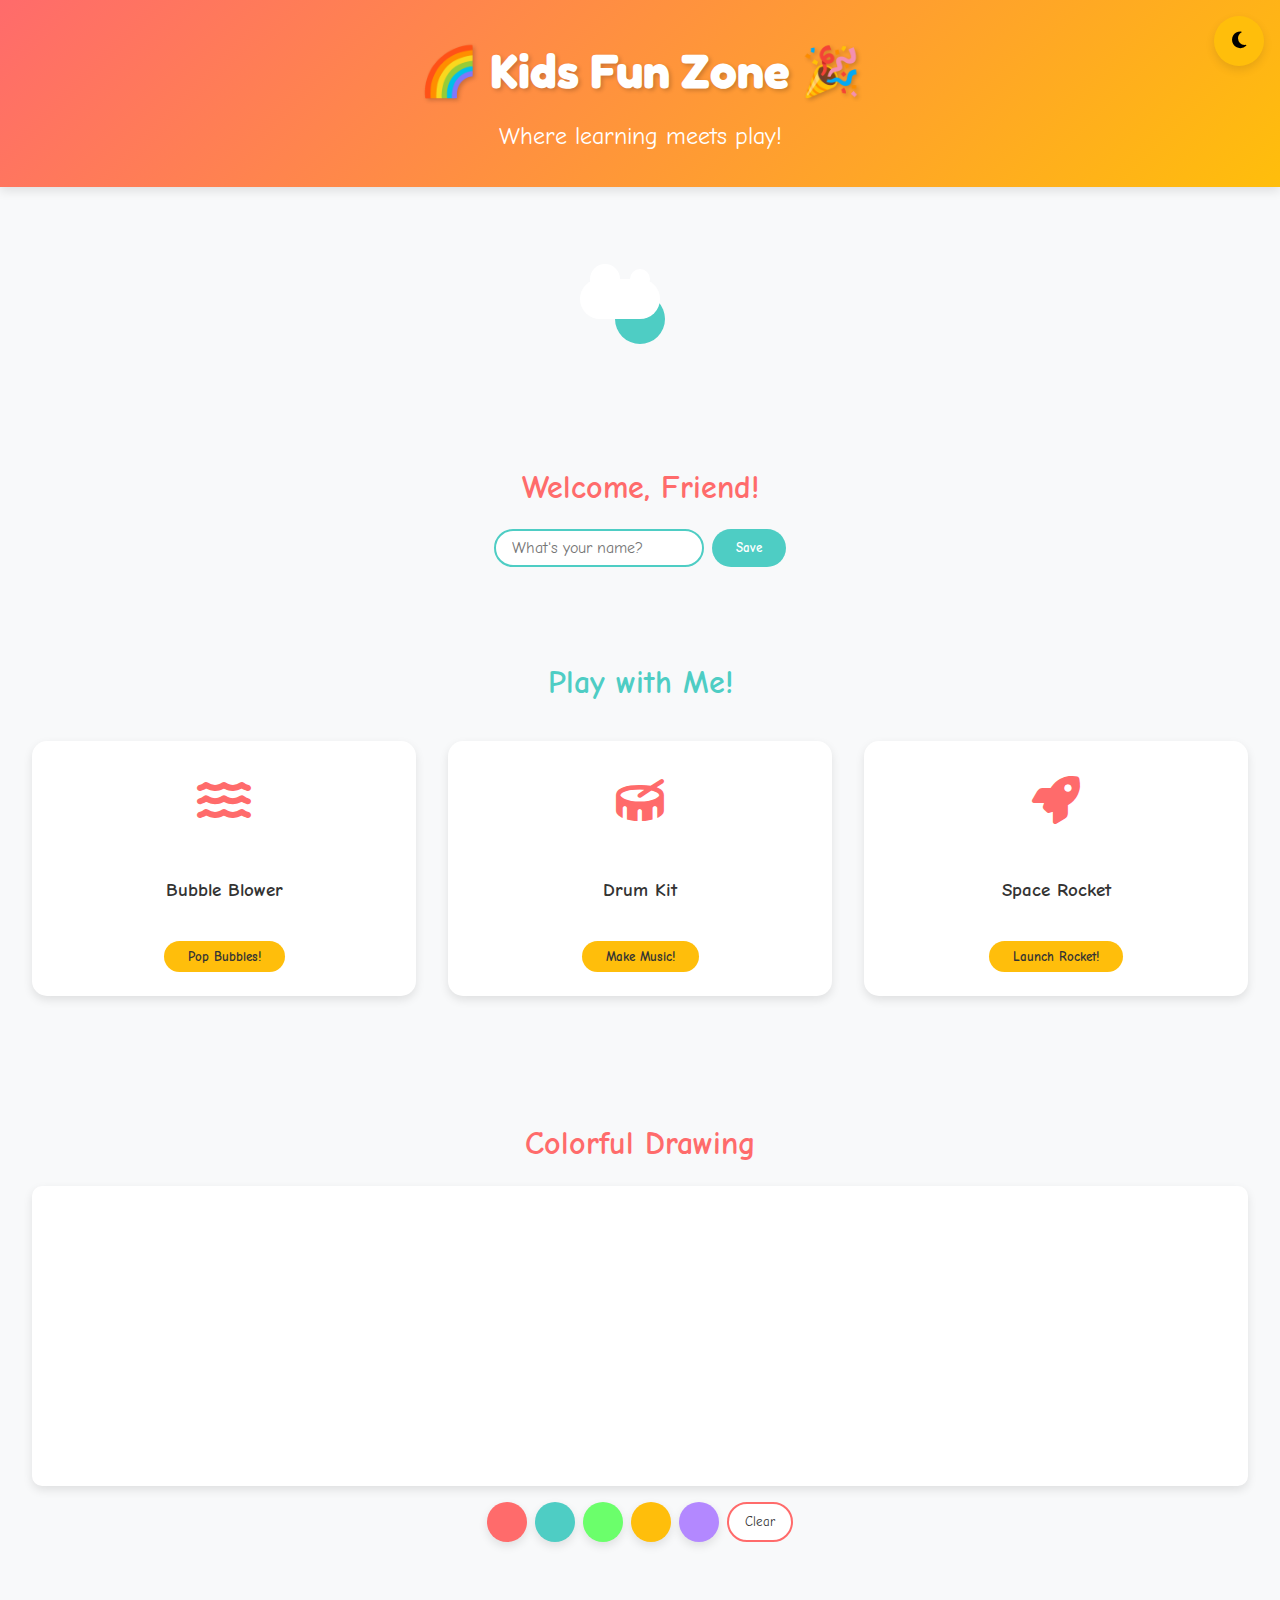
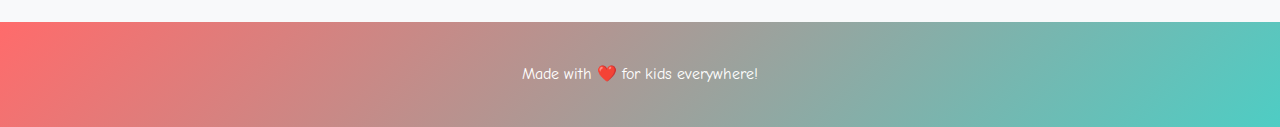
==== index.html @ 4e900461 "ccs3" ====
<!DOCTYPE html>
<html lang="en">

<head>
    <meta charset="UTF-8">
    <meta name="viewport" content="width=device-width, initial-scale=1.0">
    <title>Kids Fun Zone</title>
    <link rel="stylesheet" href="styles.css">
    <link href="https://fonts.googleapis.com/css2?family=Comic+Neue:wght@400;700&family=Fredoka+One&display=swap"
        rel="stylesheet">
    <link rel="stylesheet" href="https://cdnjs.cloudflare.com/ajax/libs/font-awesome/6.4.0/css/all.min.css">
</head>

<body>
    <div class="theme-toggle-container">
        <button id="theme-toggle" class="theme-btn">
            <i class="fas fa-moon"></i>
        </button>
    </div>

    <header>
        <h1>🌈 Kids Fun Zone 🎉</h1>
        <p>Where learning meets play!</p>
    </header>

    <main>
        <section class="welcome-section">
            <div class="welcome-animation">
                <div class="bouncing-ball"></div>
                <div class="floating-cloud"></div>
            </div>
            <div class="welcome-content">
                <h2>Welcome, <span id="kid-name">Friend</span>!</h2>
                <div class="name-form">
                    <input type="text" id="name-input" placeholder="What's your name?">
                    <button id="save-name">Save</button>
                </div>
            </div>
        </section>

        <section class="interactive-toys">
            <h2>Play with Me!</h2>
            <div class="toys-container">
                <div class="toy" id="bubble-toy">
                    <div class="toy-icon"><i class="fas fa-water"></i></div>
                    <h3>Bubble Blower</h3>
                    <button class="play-btn">Pop Bubbles!</button>
                </div>

                <div class="toy" id="drum-toy">
                    <div class="toy-icon"><i class="fas fa-drum"></i></div>
                    <h3>Drum Kit</h3>
                    <button class="play-btn">Make Music!</button>
                </div>

                <div class="toy" id="rocket-toy">
                    <div class="toy-icon"><i class="fas fa-rocket"></i></div>
                    <h3>Space Rocket</h3>
                    <button class="play-btn">Launch Rocket!</button>
                </div>
            </div>
        </section>

        <section class="drawing-section">
            <h2>Colorful Drawing</h2>
            <div class="drawing-area" id="drawing-canvas"></div>
            <div class="color-picker">
                <button class="color-btn" data-color="red"></button>
                <button class="color-btn" data-color="blue"></button>
                <button class="color-btn" data-color="green"></button>
                <button class="color-btn" data-color="yellow"></button>
                <button class="color-btn" data-color="purple"></button>
                <button id="clear-drawing">Clear</button>
            </div>
        </section>

        <div class="confetti-container" id="confetti"></div>
    </main>

    <footer>
        <p>Made with ❤️ for kids everywhere!</p>
    </footer>

    <audio id="bubble-sound" src="https://assets.mixkit.co/sfx/preview/mixkit-bubble-pop-with-delay-2357.mp3"></audio>
    <audio id="drum-sound" src="https://assets.mixkit.co/sfx/preview/mixkit-drum-bass-hit-2294.mp3"></audio>
    <audio id="rocket-sound" src="https://assets.mixkit.co/sfx/preview/mixkit-space-robot-laser-shot-1681.mp3"></audio>
    <audio id="success-sound" src="https://assets.mixkit.co/sfx/preview/mixkit-achievement-bell-600.mp3"></audio>

    <script src="script.js"></script>
</body>
</html>
---- styles.css ----
:root {
    --primary-color: #ff6b6b;
    --secondary-color: #4ecdc4;
    --accent-color: #ffbe0b;
    --dark-color: #2b2d42;
    --light-color: #f8f9fa;
    --text-color: #333;
    --white: #fff;
    --shadow: 0 4px 10px rgba(0, 0, 0, 0.1);
    --transition: all 0.3s ease;
}

body {
    font-family: 'Comic Neue', cursive;
    line-height: 1.6;
    color: var(--text-color);
    background-color: var(--light-color);
    transition: var(--transition);
    margin: 0;
    padding: 0;
    overflow-x: hidden;
}

body.dark-mode {
    background-color: var(--dark-color);
    color: var(--light-color);
}

/* Header Styles */
header {
    text-align: center;
    padding: 2rem;
    background: linear-gradient(135deg, var(--primary-color), var(--accent-color));
    color: var(--white);
    box-shadow: var(--shadow);
    position: relative;
}

header h1 {
    font-family: 'Fredoka One', cursive;
    font-size: 3rem;
    margin: 0;
    text-shadow: 2px 2px 4px rgba(0, 0, 0, 0.2);
    animation: rainbow 5s linear infinite;
}

header p {
    font-size: 1.5rem;
    margin: 0.5rem 0 0;
}

/* Theme Toggle */
.theme-toggle-container {
    position: fixed;
    top: 1rem;
    right: 1rem;
    z-index: 100;
}

.theme-btn {
    background-color: var(--accent-color);
    border: none;
    border-radius: 50%;
    width: 50px;
    height: 50px;
    font-size: 1.2rem;
    cursor: pointer;
    box-shadow: var(--shadow);
    transition: var(--transition);
    display: flex;
    align-items: center;
    justify-content: center;
}

.theme-btn:hover {
    transform: scale(1.1) rotate(30deg);
}

/* Welcome Section */
.welcome-section {
    display: flex;
    flex-direction: column;
    align-items: center;
    padding: 2rem;
    text-align: center;
}

.welcome-animation {
    position: relative;
    width: 200px;
    height: 200px;
    margin-bottom: 1rem;
}

.bouncing-ball {
    width: 50px;
    height: 50px;
    background-color: var(--secondary-color);
    border-radius: 50%;
    position: absolute;
    top: 50%;
    left: 50%;
    transform: translate(-50%, -50%);
    animation: bounce 2s infinite ease-in-out;
}

.floating-cloud {
    width: 80px;
    height: 40px;
    background-color: var(--white);
    border-radius: 40px;
    position: absolute;
    top: 30%;
    left: 20%;
    animation: float 4s infinite ease-in-out;
}

.floating-cloud::before {
    content: '';
    width: 30px;
    height: 30px;
    background-color: var(--white);
    border-radius: 50%;
    position: absolute;
    top: -15px;
    left: 10px;
}

.floating-cloud::after {
    content: '';
    width: 20px;
    height: 20px;
    background-color: var(--white);
    border-radius: 50%;
    position: absolute;
    top: -10px;
    right: 10px;
}

.welcome-content h2 {
    font-size: 2rem;
    margin-bottom: 1rem;
    color: var(--primary-color);
}

.name-form {
    display: flex;
    gap: 0.5rem;
    margin-top: 1rem;
}

#name-input {
    padding: 0.5rem 1rem;
    border: 2px solid var(--secondary-color);
    border-radius: 20px;
    font-family: inherit;
    font-size: 1rem;
    flex-grow: 1;
}

#name-input:focus {
    outline: none;
    border-color: var(--accent-color);
}

#save-name {
    background-color: var(--secondary-color);
    color: var(--white);
    border: none;
    padding: 0.5rem 1.5rem;
    border-radius: 20px;
    cursor: pointer;
    font-family: inherit;
    font-weight: bold;
    transition: var(--transition);
}

#save-name:hover {
    background-color: var(--primary-color);
    transform: scale(1.05);
}

/* Interactive Toys */
.interactive-toys {
    padding: 2rem;
    text-align: center;
}

.interactive-toys h2 {
    font-size: 2rem;
    margin-bottom: 2rem;
    color: var(--secondary-color);
}

.toys-container {
    display: grid;
    grid-template-columns: repeat(auto-fit, minmax(250px, 1fr));
    gap: 2rem;
    margin-bottom: 2rem;
}

.toy {
    background-color: var(--white);
    border-radius: 15px;
    padding: 1.5rem;
    box-shadow: var(--shadow);
    transition: var(--transition);
    display: flex;
    flex-direction: column;
    align-items: center;
}

body.dark-mode .toy {
    background-color: #3a3a3a;
}

.toy:hover {
    transform: translateY(-10px);
    box-shadow: 0 15px 20px rgba(0, 0, 0, 0.1);
}

.toy-icon {
    font-size: 3rem;
    margin-bottom: 1rem;
    color: var(--primary-color);
}

.play-btn {
    background-color: var(--accent-color);
    color: var(--text-color);
    border: none;
    padding: 0.5rem 1.5rem;
    border-radius: 20px;
    cursor: pointer;
    font-family: inherit;
    font-weight: bold;
    margin-top: 1rem;
    transition: var(--transition);
}

.play-btn:hover {
    background-color: var(--primary-color);
    color: var(--white);
    transform: scale(1.1);
}

/* Drawing Section */
.drawing-section {
    padding: 2rem;
    text-align: center;
}

.drawing-section h2 {
    font-size: 2rem;
    margin-bottom: 1rem;
    color: var(--primary-color);
}

.drawing-area {
    width: 100%;
    height: 300px;
    background-color: var(--white);
    border-radius: 10px;
    margin-bottom: 1rem;
    box-shadow: var(--shadow);
    touch-action: none;
    cursor: url('data:image/svg+xml;utf8,<svg xmlns="http://www.w3.org/2000/svg" width="16" height="16" viewBox="0 0 16 16"><circle cx="8" cy="8" r="6" fill="%23ff6b6b"/></svg>') 8 8, pointer;
}

body.dark-mode .drawing-area {
    background-color: #3a3a3a;
}

.color-picker {
    display: flex;
    justify-content: center;
    gap: 0.5rem;
    flex-wrap: wrap;
}

.color-btn {
    width: 40px;
    height: 40px;
    border-radius: 50%;
    border: none;
    cursor: pointer;
    transition: var(--transition);
    box-shadow: var(--shadow);
}

.color-btn:hover {
    transform: scale(1.1);
}

.color-btn[data-color="red"] {
    background-color: #ff6b6b;
}

.color-btn[data-color="blue"] {
    background-color: #4ecdc4;
}

.color-btn[data-color="green"] {
    background-color: #6bff6b;
}

.color-btn[data-color="yellow"] {
    background-color: #ffbe0b;
}

.color-btn[data-color="purple"] {
    background-color: #b388ff;
}

#clear-drawing {
    background-color: var(--white);
    color: var(--text-color);
    border: 2px solid var(--primary-color);
    padding: 0.5rem 1rem;
    border-radius: 20px;
    cursor: pointer;
    font-family: inherit;
    transition: var(--transition);
}

#clear-drawing:hover {
    background-color: var(--primary-color);
    color: var(--white);
}

/* Confetti */
.confetti {
    position: fixed;
    width: 10px;
    height: 10px;
    background-color: var(--accent-color);
    opacity: 0;
    animation: confetti-fall 5s linear forwards;
    z-index: 1000;
}

/* Footer */
footer {
    text-align: center;
    padding: 1.5rem;
    background: linear-gradient(135deg, var(--primary-color), var(--secondary-color));
    color: var(--white);
    margin-top: 3rem;
}

/* Animations */
@keyframes bounce {
    0%, 100% {
        transform: translate(-50%, -50%) scale(1);
    }
    50% {
        transform: translate(-50%, -80%) scale(1.1);
    }
}

@keyframes float {
    0%, 100% {
        transform: translateX(0);
    }
    50% {
        transform: translateX(30px);
    }
}

@keyframes rainbow {
    0% { color: red; }
    14% { color: orange; }
    28% { color: yellow; }
    42% { color: green; }
    57% { color: blue; }
    71% { color: indigo; }
    85% { color: violet; }
    100% { color: red; }
}

@keyframes bubble {
    0% {
        transform: translateY(0) scale(0.5);
        opacity: 0;
    }
    20% {
        opacity: 1;
    }
    100% {
        transform: translateY(-100px) scale(1);
        opacity: 0;
    }
}

@keyframes rocket-launch {
    0% {
        transform: translateY(0) rotate(0);
    }
    20% {
        transform: translateY(-20px) rotate(-5deg);
    }
    100% {
        transform: translateY(-100vh) rotate(-30deg);
    }
}

@keyframes drum-beat {
    0%, 100% {
        transform: scale(1);
    }
    50% {
        transform: scale(1.1);
    }
}

@keyframes confetti-fall {
    0% {
        transform: translateY(-100vh) rotate(0deg);
        opacity: 1;
    }
    100% {
        transform: translateY(100vh) rotate(360deg);
        opacity: 0;
    }
}

/* Responsive Design */
@media (max-width: 768px) {
    header h1 {
        font-size: 2rem;
    }
    
    .toys-container {
        grid-template-columns: 1fr;
    }
}
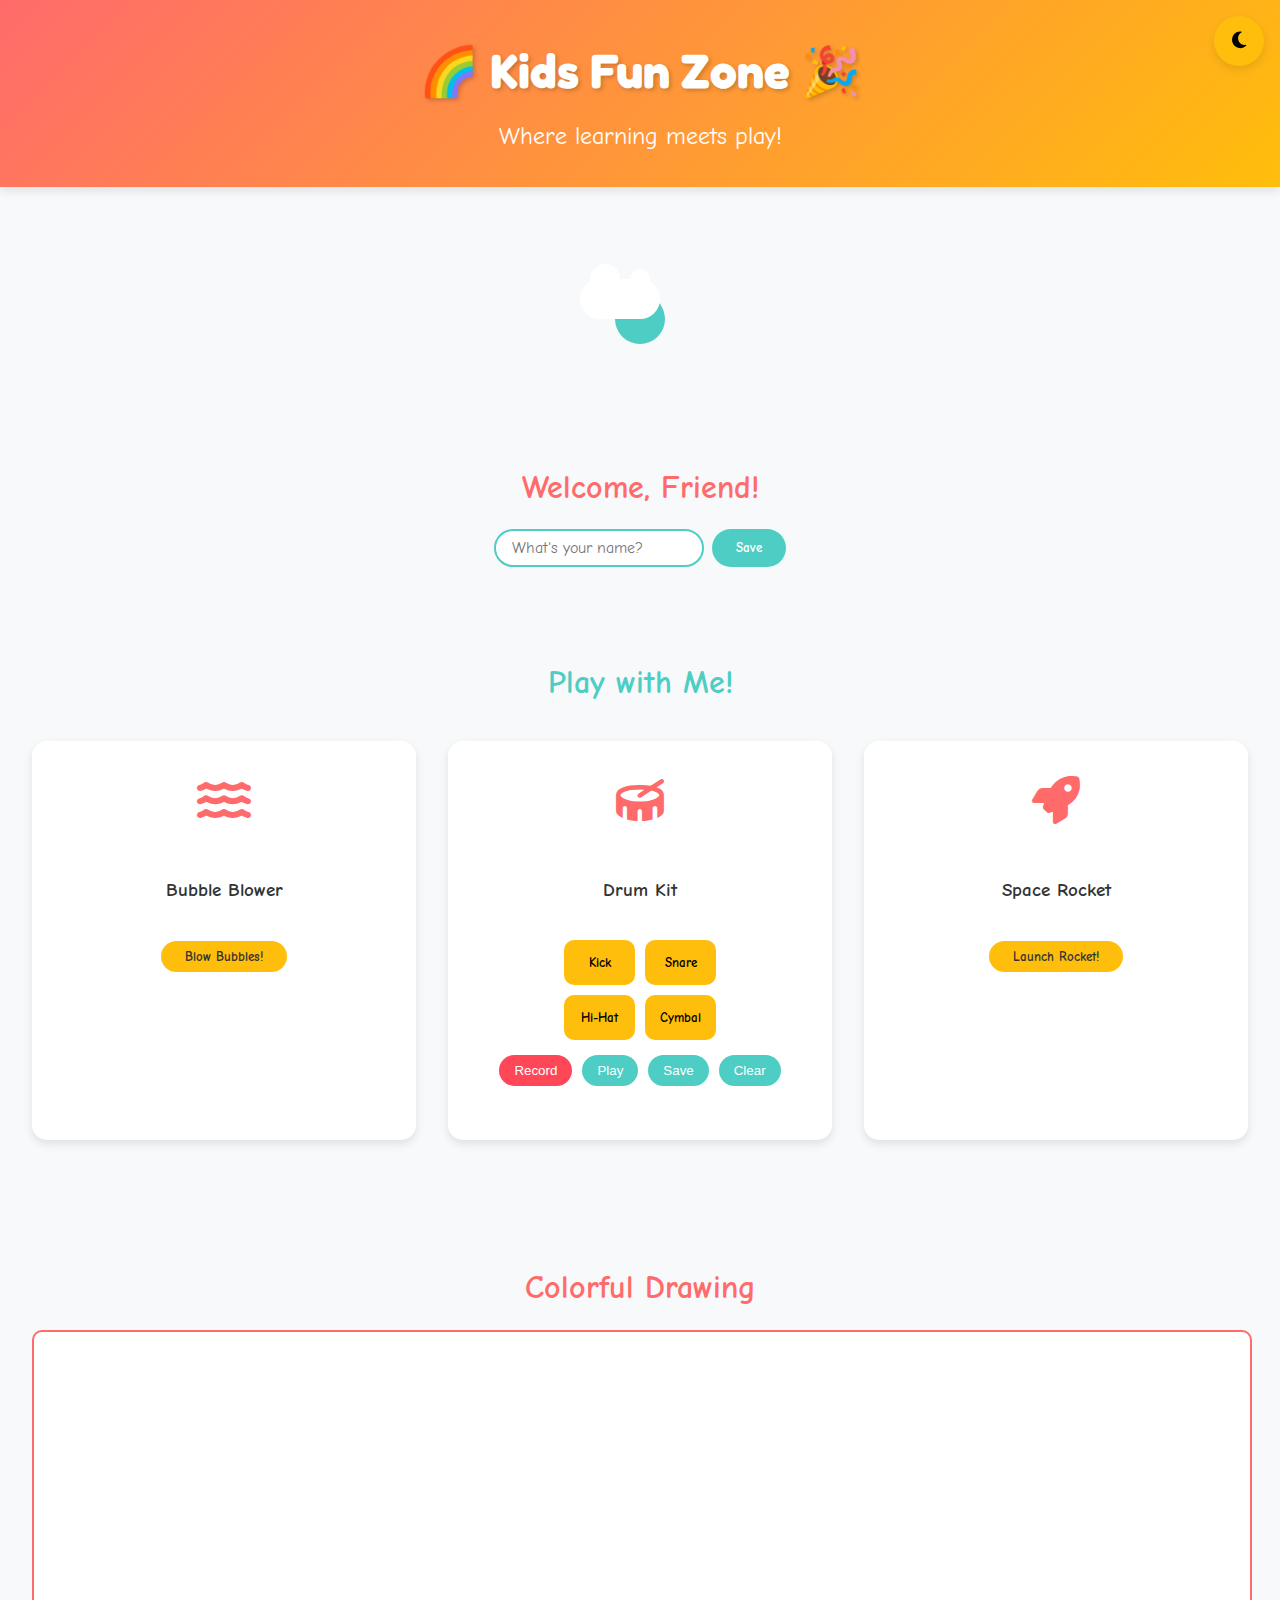
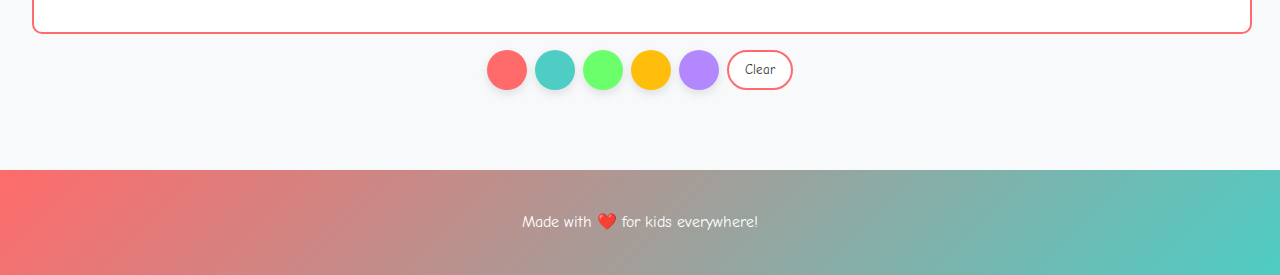
==== commit 9fca41e3: "css transitions" ====
--- a/index.html
+++ b/index.html
@@ -44,13 +44,27 @@
                 <div class="toy" id="bubble-toy">
                     <div class="toy-icon"><i class="fas fa-water"></i></div>
                     <h3>Bubble Blower</h3>
-                    <button class="play-btn">Pop Bubbles!</button>
+                    <button class="play-btn" id="bubble-btn">Blow Bubbles!</button>
+                    <button class="stop-btn" id="stop-bubbles">Stop Bubbles</button>
+                    <div class="bubble-container"></div>
                 </div>
 
                 <div class="toy" id="drum-toy">
                     <div class="toy-icon"><i class="fas fa-drum"></i></div>
                     <h3>Drum Kit</h3>
-                    <button class="play-btn">Make Music!</button>
+                    <div class="drum-pad-container">
+                        <button class="drum-pad" data-sound="kick">Kick</button>
+                        <button class="drum-pad" data-sound="snare">Snare</button>
+                        <button class="drum-pad" data-sound="hihat">Hi-Hat</button>
+                        <button class="drum-pad" data-sound="cymbal">Cymbal</button>
+                    </div>
+                    <div class="drum-controls">
+                        <button id="record-drum">Record</button>
+                        <button id="play-drum" disabled>Play</button>
+                        <button id="save-drum" disabled>Save</button>
+                        <button id="clear-drum" disabled>Clear</button>
+                    </div>
+                    <div class="saved-beats"></div>
                 </div>
 
                 <div class="toy" id="rocket-toy">
@@ -81,11 +95,15 @@
         <p>Made with ❤️ for kids everywhere!</p>
     </footer>
 
-    <audio id="bubble-sound" src="https://assets.mixkit.co/sfx/preview/mixkit-bubble-pop-with-delay-2357.mp3"></audio>
-    <audio id="drum-sound" src="https://assets.mixkit.co/sfx/preview/mixkit-drum-bass-hit-2294.mp3"></audio>
-    <audio id="rocket-sound" src="https://assets.mixkit.co/sfx/preview/mixkit-space-robot-laser-shot-1681.mp3"></audio>
-    <audio id="success-sound" src="https://assets.mixkit.co/sfx/preview/mixkit-achievement-bell-600.mp3"></audio>
-
+    <audio id="bubble-sound" src="sounds/bubbleSound.wav"></audio>
+    <audio id="drum-sound" src="sounds/drumSound.wav"></audio>
+    <audio id="rocket-sound" src="sounds/rocketLaunch.wav"></audio>
+    <audio id="success-sound" src="sounds/successSound.wav"></audio>
+    
+    <audio id="kick-sound" src="sounds/kickSound.wav"></audio>
+<audio id="snare-sound" src="sounds/snareSound.wav"></audio>
+<audio id="hihat-sound" src="sounds/hihatSound.wav"></audio>
+<audio id="cymbal-sound" src="sounds/cymbalSound.wav"></audio>
     <script src="script.js"></script>
 </body>
 </html>--- a/styles.css
+++ b/styles.css
@@ -91,6 +91,41 @@
     height: 200px;
     margin-bottom: 1rem;
 }
+/* Bubble styles */
+.bubble-container {
+    position: absolute;
+    top: 0;
+    left: 0;
+    width: 100%;
+    height: 100%;
+    overflow: hidden;
+    pointer-events: none;
+}
+
+.bubble {
+    position: absolute;
+    border-radius: 50%;
+    background-color: rgba(255, 255, 255, 0.6);
+    pointer-events: auto;
+    cursor: pointer;
+    transform: translateY(0);
+    opacity: 0.8;
+    transition: transform 0.2s, opacity 0.2s;
+}
+
+.bubble:hover {
+    transform: scale(1.1);
+}
+
+.bubble-active .play-btn {
+    display: none;
+}
+
+.bubble-active .stop-btn {
+    display: inline-block;
+}
+
+
 
 .bouncing-ball {
     width: 50px;
@@ -244,6 +279,91 @@
     transform: scale(1.1);
 }
 
+.stop-btn {
+    display: none;
+    background-color: #ff4757;
+    color: white;
+    border: none;
+    padding: 0.5rem 1.5rem;
+    border-radius: 20px;
+    cursor: pointer;
+    font-family: inherit;
+    font-weight: bold;
+    margin-top: 1rem;
+    transition: var(--transition);
+}
+
+
+
+.stop-btn:hover {
+    background-color: var(--primary-color);
+    color: var(--white);
+    transform: scale(1.1);
+}
+
+.drum-pad-container {
+    display: grid;
+    grid-template-columns: repeat(2, 1fr);
+    gap: 10px;
+    margin: 15px 0;
+}
+
+.drum-pad {
+    padding: 15px;
+    border: none;
+    border-radius: 10px;
+    background-color: var(--accent-color);
+    font-family: 'Comic Neue', cursive;
+    font-weight: bold;
+    cursor: pointer;
+    transition: transform 0.1s;
+}
+
+.drum-pad:active {
+    transform: scale(0.95);
+}
+
+.drum-controls {
+    display: flex;
+    gap: 10px;
+    justify-content: center;
+    margin-bottom: 15px;
+}
+
+.drum-controls button {
+    padding: 8px 15px;
+    border: none;
+    border-radius: 20px;
+    background-color: var(--secondary-color);
+    color: white;
+    cursor: pointer;
+}
+
+#record-drum {
+    background-color: #ff4757;
+}
+
+.saved-beats {
+    margin-top: 15px;
+}
+
+.saved-beat {
+    display: flex;
+    justify-content: space-between;
+    align-items: center;
+    padding: 8px;
+    margin: 5px 0;
+    background-color: rgba(255, 255, 255, 0.1);
+    border-radius: 5px;
+}
+
+.delete-beat {
+    background: none;
+    border: none;
+    color: #ff4757;
+    cursor: pointer;
+}
+
 /* Drawing Section */
 .drawing-section {
     padding: 2rem;
@@ -256,15 +376,22 @@
     color: var(--primary-color);
 }
 
+
 .drawing-area {
-    width: 100%;
-    height: 300px;
-    background-color: var(--white);
-    border-radius: 10px;
-    margin-bottom: 1rem;
-    box-shadow: var(--shadow);
-    touch-action: none;
-    cursor: url('data:image/svg+xml;utf8,<svg xmlns="http://www.w3.org/2000/svg" width="16" height="16" viewBox="0 0 16 16"><circle cx="8" cy="8" r="6" fill="%23ff6b6b"/></svg>') 8 8, pointer;
+position: relative;
+width: 100%;
+height: 300px;
+border-radius: 10px;
+border: 2px solid var(--primary-color);
+background-color: white;
+margin-bottom: 1rem;
+overflow: hidden; 
+touch-action: none; 
+cursor: url('data:image/svg+xml;utf8,<svg xmlns="http://www.w3.org/2000/svg" width="16" height="16" viewBox="0 0 16 16"><circle cx="8" cy="8" r="6" fill="%23ff6b6b"/></svg>') 8 8, pointer;
+}
+
+.drawing-area div {
+pointer-events: none; 
 }
 
 body.dark-mode .drawing-area {
@@ -378,19 +505,7 @@
     100% { color: red; }
 }
 
-@keyframes bubble {
-    0% {
-        transform: translateY(0) scale(0.5);
-        opacity: 0;
-    }
-    20% {
-        opacity: 1;
-    }
-    100% {
-        transform: translateY(-100px) scale(1);
-        opacity: 0;
-    }
-}
+
 
 @keyframes rocket-launch {
     0% {
@@ -433,4 +548,15 @@
     .toys-container {
         grid-template-columns: 1fr;
     }
+}
+
+@keyframes bubble-rise {
+    0% {
+        transform: translateY(0);
+        opacity: 0.8;
+    }
+    100% {
+        transform: translateY(-100vh);
+        opacity: 0;
+    }
 }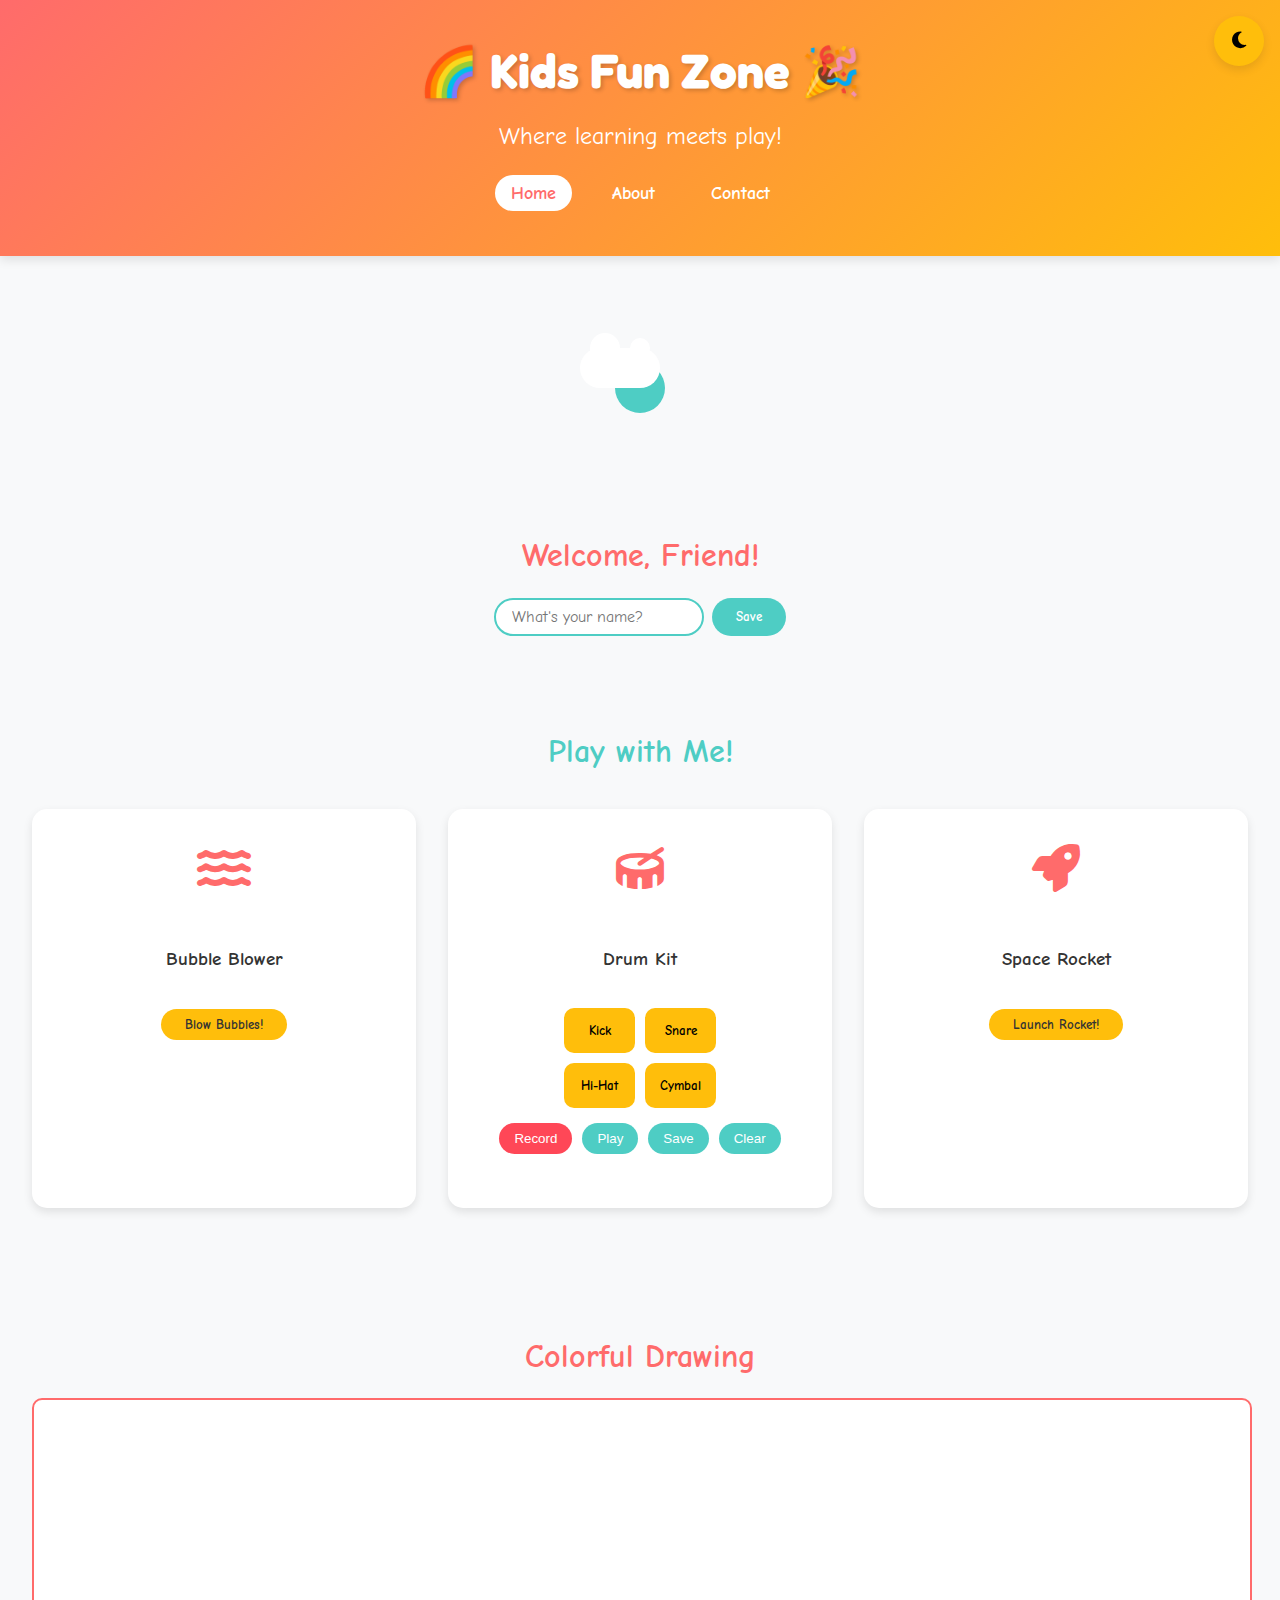
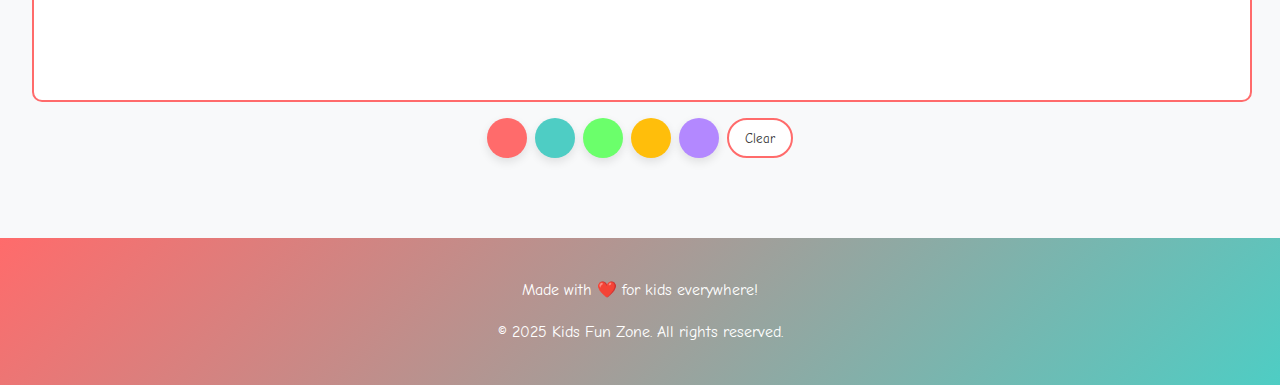
==== commit 4ce5ba4b: "final assignment" ====
--- a/index.html
+++ b/index.html
@@ -21,6 +21,13 @@
     <header>
         <h1>🌈 Kids Fun Zone 🎉</h1>
         <p>Where learning meets play!</p>
+        <nav class="main-nav">
+            <ul>
+                <li><a href="index.html" class="active">Home</a></li>
+                <li><a href="about.html">About</a></li>
+                <li><a href="contact.html">Contact</a></li>
+            </ul>
+        </nav>
     </header>
 
     <main>
@@ -93,6 +100,7 @@
 
     <footer>
         <p>Made with ❤️ for kids everywhere!</p>
+        <p>&copy; 2025 Kids Fun Zone. All rights reserved.</p>
     </footer>
 
     <audio id="bubble-sound" src="sounds/bubbleSound.wav"></audio>
--- a/styles.css
+++ b/styles.css
@@ -559,4 +559,286 @@
         transform: translateY(-100vh);
         opacity: 0;
     }
+}
+
+.main-nav {
+    margin-top: 1.5rem;
+}
+
+.main-nav ul {
+    display: flex;
+    justify-content: center;
+    list-style: none;
+    padding: 0;
+    gap: 1.5rem;
+}
+
+.main-nav a {
+    color: var(--white);
+    text-decoration: none;
+    font-size: 1.1rem;
+    padding: 0.5rem 1rem;
+    border-radius: 20px;
+    transition: var(--transition);
+    font-weight: bold;
+}
+
+.main-nav a:hover {
+    background-color: rgba(255, 255, 255, 0.2);
+}
+
+.main-nav a.active {
+    background-color: var(--white);
+    color: var(--primary-color);
+}
+
+/* About Page Styles */
+.about-page {
+    padding: 2rem;
+    max-width: 1200px;
+    margin: 0 auto;
+}
+
+.about-section h2,
+.features-section h2 {
+    text-align: center;
+    font-size: 2.5rem;
+    color: var(--primary-color);
+    margin-bottom: 2rem;
+}
+
+.about-content {
+    display: flex;
+    flex-wrap: wrap;
+    gap: 2rem;
+    margin-bottom: 3rem;
+    align-items: center;
+}
+
+.about-image {
+    flex: 1;
+    min-width: 300px;
+}
+
+.about-image img {
+    width: 100%;
+    border-radius: 15px;
+    box-shadow: var(--shadow);
+}
+
+.about-text {
+    flex: 1;
+    min-width: 300px;
+}
+
+.about-text p {
+    margin-bottom: 1rem;
+    font-size: 1.1rem;
+}
+
+.about-text ul {
+    padding-left: 1.5rem;
+}
+
+.about-text li {
+    margin-bottom: 0.5rem;
+}
+
+.features-grid {
+    display: grid;
+    grid-template-columns: repeat(auto-fit, minmax(250px, 1fr));
+    gap: 2rem;
+    margin-top: 2rem;
+}
+
+.feature-card {
+    background-color: var(--white);
+    border-radius: 15px;
+    padding: 1.5rem;
+    text-align: center;
+    box-shadow: var(--shadow);
+    transition: var(--transition);
+}
+
+body.dark-mode .feature-card {
+    background-color: #3a3a3a;
+}
+
+.feature-card:hover {
+    transform: translateY(-10px);
+}
+
+.feature-card i {
+    font-size: 3rem;
+    color: var(--accent-color);
+    margin-bottom: 1rem;
+}
+
+.feature-card h3 {
+    color: var(--secondary-color);
+    margin-bottom: 0.5rem;
+}
+
+/* Contact Page Styles */
+.contact-page {
+    padding: 2rem;
+    max-width: 1200px;
+    margin: 0 auto;
+}
+
+.contact-section h2 {
+    text-align: center;
+    font-size: 2.5rem;
+    color: var(--primary-color);
+    margin-bottom: 2rem;
+}
+
+.contact-container {
+    display: flex;
+    flex-wrap: wrap;
+    gap: 3rem;
+}
+
+.contact-info, .contact-form {
+    flex: 1;
+    min-width: 300px;
+}
+
+.contact-info {
+    background-color: var(--white);
+    padding: 2rem;
+    border-radius: 15px;
+    box-shadow: var(--shadow);
+}
+
+body.dark-mode .contact-info {
+    background-color: #3a3a3a;
+}
+
+.contact-info h3 {
+    color: var(--secondary-color);
+    margin-bottom: 1.5rem;
+    font-size: 1.5rem;
+}
+
+.info-item {
+    display: flex;
+    align-items: center;
+    margin-bottom: 1rem;
+    gap: 1rem;
+}
+
+.info-item i {
+    color: var(--accent-color);
+    font-size: 1.2rem;
+    width: 30px;
+    text-align: center;
+}
+
+.social-links {
+    display: flex;
+    gap: 1rem;
+    margin-top: 2rem;
+}
+
+.social-links a {
+    display: inline-flex;
+    align-items: center;
+    justify-content: center;
+    width: 40px;
+    height: 40px;
+    background-color: var(--accent-color);
+    color: var(--white);
+    border-radius: 50%;
+    transition: var(--transition);
+}
+
+.social-links a:hover {
+    transform: translateY(-5px);
+}
+
+.contact-form {
+    background-color: var(--white);
+    padding: 2rem;
+    border-radius: 15px;
+    box-shadow: var(--shadow);
+}
+
+body.dark-mode .contact-form {
+    background-color: #3a3a3a;
+}
+
+.contact-form h3 {
+    color: var(--secondary-color);
+    margin-bottom: 1.5rem;
+    font-size: 1.5rem;
+}
+
+.form-group {
+    margin-bottom: 1.5rem;
+}
+
+.form-group label {
+    display: block;
+    margin-bottom: 0.5rem;
+    font-weight: bold;
+}
+
+.form-group input,
+.form-group textarea {
+    width: 100%;
+    padding: 0.8rem;
+    border: 2px solid #ddd;
+    border-radius: 8px;
+    font-family: inherit;
+    font-size: 1rem;
+    transition: var(--transition);
+}
+
+.form-group input:focus,
+.form-group textarea:focus {
+    outline: none;
+    border-color: var(--accent-color);
+}
+
+.submit-btn {
+    background-color: var(--accent-color);
+    color: var(--white);
+    border: none;
+    padding: 0.8rem 2rem;
+    border-radius: 30px;
+    cursor: pointer;
+    font-family: inherit;
+    font-weight: bold;
+    font-size: 1rem;
+    transition: var(--transition);
+}
+
+.submit-btn:hover {
+    background-color: var(--primary-color);
+    transform: scale(1.05);
+}
+
+#form-message {
+    margin-top: 1rem;
+    padding: 0.8rem;
+    border-radius: 8px;
+    display: none;
+}
+
+/* Responsive Adjustments */
+@media (max-width: 768px) {
+    .main-nav ul {
+        flex-direction: column;
+        align-items: center;
+        gap: 0.5rem;
+    }
+    
+    .about-content {
+        flex-direction: column;
+    }
+    
+    .contact-container {
+        flex-direction: column;
+    }
 }